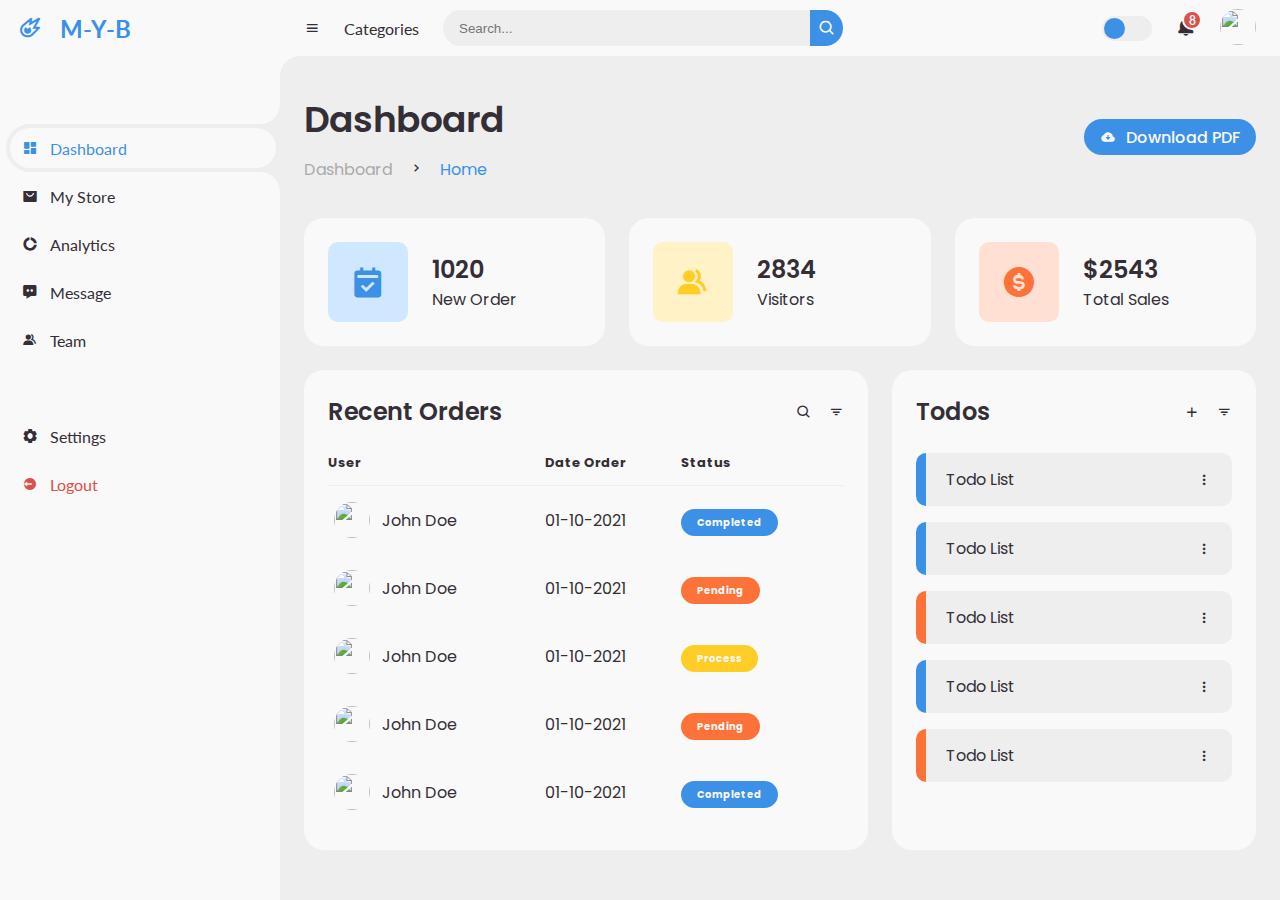
==== index.html @ e414133c "Add files via upload" ====
<!DOCTYPE html>
<html lang="en">
<head>
	<meta charset="UTF-8">
	<meta name="viewport" content="width=device-width, initial-scale=1.0">

	<!-- Boxicons -->
	<link href='https://unpkg.com/boxicons@2.0.9/css/boxicons.min.css' rel='stylesheet'>
	<!-- My CSS -->
	<link rel="stylesheet" href="style.css">

	<title>M-Y-B</title>
</head>
<body>


	<!-- SIDEBAR -->
	<section id="sidebar">
		<a href="#" class="brand">
			<i class='bx bx-meteor'></i>
			<span class="text">M-Y-B</span>
		</a>
		<ul class="side-menu top">
			<li class="active">
				<a href="#">
					<i class='bx bxs-dashboard' ></i>
					<span class="text">Dashboard</span>
				</a>
			</li>
			<li>
				<a href="#">
					<i class='bx bxs-shopping-bag-alt' ></i>
					<span class="text">My Store</span>
				</a>
			</li>
			<li>
				<a href="#">
					<i class='bx bxs-doughnut-chart' ></i>
					<span class="text">Analytics</span>
				</a>
			</li>
			<li>
				<a href="message.html">
					<i class='bx bxs-message-dots' ></i>
					<span class="text">Message</span>
				</a>
			</li>
			<li>
				<a href="#">
					<i class='bx bxs-group' ></i>
					<span class="text">Team</span>
				</a>
			</li>
		</ul>
		<ul class="side-menu">
			<li>
				<a href="#">
					<i class='bx bxs-cog' ></i>
					<span class="text">Settings</span>
				</a>
			</li>
			<li>
				<a href="#" class="logout">
					<i class='bx bxs-log-out-circle' ></i>
					<span class="text">Logout</span>
				</a>
			</li>
		</ul>
	</section>
	<!-- SIDEBAR -->



	<!-- CONTENT -->
	<section id="content">
		<!-- NAVBAR -->
		<nav>
			<i class='bx bx-menu' ></i>
			<a href="#" class="nav-link">Categories</a>
			<form action="#">
				<div class="form-input">
					<input type="search" placeholder="Search...">
					<button type="submit" class="search-btn"><i class='bx bx-search' ></i></button>
				</div>
			</form>
			<input type="checkbox" id="switch-mode" hidden>
			<label for="switch-mode" class="switch-mode"></label>
			<a href="#" class="notification">
				<i class='bx bxs-bell' ></i>
				<span class="num">8</span>
			</a>
			<a href="#" class="profile">
				<img src="img/people.png">
			</a>
		</nav>
		<!-- NAVBAR -->

		<!-- MAIN -->
		<main>
			<div class="head-title">
				<div class="left">
					<h1>Dashboard</h1>
					<ul class="breadcrumb">
						<li>
							<a href="#">Dashboard</a>
						</li>
						<li><i class='bx bx-chevron-right' ></i></li>
						<li>
							<a class="active" href="#">Home</a>
						</li>
					</ul>
				</div>
				<a href="#" class="btn-download">
					<i class='bx bxs-cloud-download' ></i>
					<span class="text">Download PDF</span>
				</a>
			</div>

			<ul class="box-info">
				<li>
					<i class='bx bxs-calendar-check' ></i>
					<span class="text">
						<h3>1020</h3>
						<p>New Order</p>
					</span>
				</li>
				<li>
					<i class='bx bxs-group' ></i>
					<span class="text">
						<h3>2834</h3>
						<p>Visitors</p>
					</span>
				</li>
				<li>
					<i class='bx bxs-dollar-circle' ></i>
					<span class="text">
						<h3>$2543</h3>
						<p>Total Sales</p>
					</span>
				</li>
			</ul>


			<div class="table-data">
				<div class="order">
					<div class="head">
						<h3>Recent Orders</h3>
						<i class='bx bx-search' ></i>
						<i class='bx bx-filter' ></i>
					</div>
					<table>
						<thead>
							<tr>
								<th>User</th>
								<th>Date Order</th>
								<th>Status</th>
							</tr>
						</thead>
						<tbody>
							<tr>
								<td>
									<img src="img/people.png">
									<p>John Doe</p>
								</td>
								<td>01-10-2021</td>
								<td><span class="status completed">Completed</span></td>
							</tr>
							<tr>
								<td>
									<img src="img/people.png">
									<p>John Doe</p>
								</td>
								<td>01-10-2021</td>
								<td><span class="status pending">Pending</span></td>
							</tr>
							<tr>
								<td>
									<img src="img/people.png">
									<p>John Doe</p>
								</td>
								<td>01-10-2021</td>
								<td><span class="status process">Process</span></td>
							</tr>
							<tr>
								<td>
									<img src="img/people.png">
									<p>John Doe</p>
								</td>
								<td>01-10-2021</td>
								<td><span class="status pending">Pending</span></td>
							</tr>
							<tr>
								<td>
									<img src="img/people.png">
									<p>John Doe</p>
								</td>
								<td>01-10-2021</td>
								<td><span class="status completed">Completed</span></td>
							</tr>
						</tbody>
					</table>
				</div>
				<div class="todo">
					<div class="head">
						<h3>Todos</h3>
						<i class='bx bx-plus' ></i>
						<i class='bx bx-filter' ></i>
					</div>
					<ul class="todo-list">
						<li class="completed">
							<p>Todo List</p>
							<i class='bx bx-dots-vertical-rounded' ></i>
						</li>
						<li class="completed">
							<p>Todo List</p>
							<i class='bx bx-dots-vertical-rounded' ></i>
						</li>
						<li class="not-completed">
							<p>Todo List</p>
							<i class='bx bx-dots-vertical-rounded' ></i>
						</li>
						<li class="completed">
							<p>Todo List</p>
							<i class='bx bx-dots-vertical-rounded' ></i>
						</li>
						<li class="not-completed">
							<p>Todo List</p>
							<i class='bx bx-dots-vertical-rounded' ></i>
						</li>
					</ul>
				</div>
			</div>
		</main>
		<!-- MAIN -->
	</section>
	<!-- CONTENT -->
	

	<script src="script.js"></script>
</body>
</html>
---- style.css ----
@import url('https://fonts.googleapis.com/css2?family=Lato:wght@400;700&family=Poppins:wght@400;500;600;700&display=swap');

* {
	margin: 0;
	padding: 0;
	box-sizing: border-box;
}

a {
	text-decoration: none;
}

li {
	list-style: none;
}

:root {
	--poppins: 'Poppins', sans-serif;
	--lato: 'Lato', sans-serif;

	--light: #F9F9F9;
	--blue: #3C91E6;
	--light-blue: #CFE8FF;
	--grey: #eee;
	--dark-grey: #AAAAAA;
	--dark: #342E37;
	--red: #DB504A;
	--yellow: #FFCE26;
	--light-yellow: #FFF2C6;
	--orange: #FD7238;
	--light-orange: #FFE0D3;
}

html {
	overflow-x: hidden;
}

body.dark {
	--light: #0C0C1E;
	--grey: #060714;
	--dark: #FBFBFB;
}

body {
	background: var(--grey);
	overflow-x: hidden;
}





/* SIDEBAR */
#sidebar {
	position: fixed;
	top: 0;
	left: 0;
	width: 280px;
	height: 100%;
	background: var(--light);
	z-index: 2000;
	font-family: var(--lato);
	transition: .3s ease;
	overflow-x: hidden;
	scrollbar-width: none;
}
#sidebar::--webkit-scrollbar {
	display: none;
}
#sidebar.hide {
	width: 60px;
}
#sidebar .brand {
	font-size: 24px;
	font-weight: 700;
	height: 56px;
	display: flex;
	align-items: center;
	color: var(--blue);
	position: sticky;
	top: 0;
	left: 0;
	background: var(--light);
	z-index: 500;
	padding-bottom: 20px;
	box-sizing: content-box;
}
#sidebar .brand .bx {
	min-width: 60px;
	display: flex;
	justify-content: center;
}
#sidebar .side-menu {
	width: 100%;
	margin-top: 48px;
}
#sidebar .side-menu li {
	height: 48px;
	background: transparent;
	margin-left: 6px;
	border-radius: 48px 0 0 48px;
	padding: 4px;
}
#sidebar .side-menu li.active {
	background: var(--grey);
	position: relative;
}
#sidebar .side-menu li.active::before {
	content: '';
	position: absolute;
	width: 40px;
	height: 40px;
	border-radius: 50%;
	top: -40px;
	right: 0;
	box-shadow: 20px 20px 0 var(--grey);
	z-index: -1;
}
#sidebar .side-menu li.active::after {
	content: '';
	position: absolute;
	width: 40px;
	height: 40px;
	border-radius: 50%;
	bottom: -40px;
	right: 0;
	box-shadow: 20px -20px 0 var(--grey);
	z-index: -1;
}
#sidebar .side-menu li a {
	width: 100%;
	height: 100%;
	background: var(--light);
	display: flex;
	align-items: center;
	border-radius: 48px;
	font-size: 16px;
	color: var(--dark);
	white-space: nowrap;
	overflow-x: hidden;
}
#sidebar .side-menu.top li.active a {
	color: var(--blue);
}
#sidebar.hide .side-menu li a {
	width: calc(48px - (4px * 2));
	transition: width .3s ease;
}
#sidebar .side-menu li a.logout {
	color: var(--red);
}
#sidebar .side-menu.top li a:hover {
	color: var(--blue);
}
#sidebar .side-menu li a .bx {
	min-width: calc(60px  - ((4px + 6px) * 2));
	display: flex;
	justify-content: center;
}
/* SIDEBAR */





/* CONTENT */
#content {
	position: relative;
	width: calc(100% - 280px);
	left: 280px;
	transition: .3s ease;
}
#sidebar.hide ~ #content {
	width: calc(100% - 60px);
	left: 60px;
}




/* NAVBAR */
#content nav {
	height: 56px;
	background: var(--light);
	padding: 0 24px;
	display: flex;
	align-items: center;
	grid-gap: 24px;
	font-family: var(--lato);
	position: sticky;
	top: 0;
	left: 0;
	z-index: 1000;
}
#content nav::before {
	content: '';
	position: absolute;
	width: 40px;
	height: 40px;
	bottom: -40px;
	left: 0;
	border-radius: 50%;
	box-shadow: -20px -20px 0 var(--light);
}
#content nav a {
	color: var(--dark);
}
#content nav .bx.bx-menu {
	cursor: pointer;
	color: var(--dark);
}
#content nav .nav-link {
	font-size: 16px;
	transition: .3s ease;
}
#content nav .nav-link:hover {
	color: var(--blue);
}
#content nav form {
	max-width: 400px;
	width: 100%;
	margin-right: auto;
}
#content nav form .form-input {
	display: flex;
	align-items: center;
	height: 36px;
}
#content nav form .form-input input {
	flex-grow: 1;
	padding: 0 16px;
	height: 100%;
	border: none;
	background: var(--grey);
	border-radius: 36px 0 0 36px;
	outline: none;
	width: 100%;
	color: var(--dark);
}
#content nav form .form-input button {
	width: 36px;
	height: 100%;
	display: flex;
	justify-content: center;
	align-items: center;
	background: var(--blue);
	color: var(--light);
	font-size: 18px;
	border: none;
	outline: none;
	border-radius: 0 36px 36px 0;
	cursor: pointer;
}
#content nav .notification {
	font-size: 20px;
	position: relative;
}
#content nav .notification .num {
	position: absolute;
	top: -6px;
	right: -6px;
	width: 20px;
	height: 20px;
	border-radius: 50%;
	border: 2px solid var(--light);
	background: var(--red);
	color: var(--light);
	font-weight: 700;
	font-size: 12px;
	display: flex;
	justify-content: center;
	align-items: center;
}
#content nav .profile img {
	width: 36px;
	height: 36px;
	object-fit: cover;
	border-radius: 50%;
}
#content nav .switch-mode {
	display: block;
	min-width: 50px;
	height: 25px;
	border-radius: 25px;
	background: var(--grey);
	cursor: pointer;
	position: relative;
}
#content nav .switch-mode::before {
	content: '';
	position: absolute;
	top: 2px;
	left: 2px;
	bottom: 2px;
	width: calc(25px - 4px);
	background: var(--blue);
	border-radius: 50%;
	transition: all .3s ease;
}
#content nav #switch-mode:checked + .switch-mode::before {
	left: calc(100% - (25px - 4px) - 2px);
}
/* NAVBAR */





/* MAIN */
#content main {
	width: 100%;
	padding: 36px 24px;
	font-family: var(--poppins);
	max-height: calc(100vh - 56px);
	overflow-y: auto;
}
#content main .head-title {
	display: flex;
	align-items: center;
	justify-content: space-between;
	grid-gap: 16px;
	flex-wrap: wrap;
}
#content main .head-title .left h1 {
	font-size: 36px;
	font-weight: 600;
	margin-bottom: 10px;
	color: var(--dark);
}
#content main .head-title .left .breadcrumb {
	display: flex;
	align-items: center;
	grid-gap: 16px;
}
#content main .head-title .left .breadcrumb li {
	color: var(--dark);
}
#content main .head-title .left .breadcrumb li a {
	color: var(--dark-grey);
	pointer-events: none;
}
#content main .head-title .left .breadcrumb li a.active {
	color: var(--blue);
	pointer-events: unset;
}
#content main .head-title .btn-download {
	height: 36px;
	padding: 0 16px;
	border-radius: 36px;
	background: var(--blue);
	color: var(--light);
	display: flex;
	justify-content: center;
	align-items: center;
	grid-gap: 10px;
	font-weight: 500;
}




#content main .box-info {
	display: grid;
	grid-template-columns: repeat(auto-fit, minmax(240px, 1fr));
	grid-gap: 24px;
	margin-top: 36px;
}
#content main .box-info li {
	padding: 24px;
	background: var(--light);
	border-radius: 20px;
	display: flex;
	align-items: center;
	grid-gap: 24px;
}
#content main .box-info li .bx {
	width: 80px;
	height: 80px;
	border-radius: 10px;
	font-size: 36px;
	display: flex;
	justify-content: center;
	align-items: center;
}
#content main .box-info li:nth-child(1) .bx {
	background: var(--light-blue);
	color: var(--blue);
}
#content main .box-info li:nth-child(2) .bx {
	background: var(--light-yellow);
	color: var(--yellow);
}
#content main .box-info li:nth-child(3) .bx {
	background: var(--light-orange);
	color: var(--orange);
}
#content main .box-info li .text h3 {
	font-size: 24px;
	font-weight: 600;
	color: var(--dark);
}
#content main .box-info li .text p {
	color: var(--dark);	
}





#content main .table-data {
	display: flex;
	flex-wrap: wrap;
	grid-gap: 24px;
	margin-top: 24px;
	width: 100%;
	color: var(--dark);
}
#content main .table-data > div {
	border-radius: 20px;
	background: var(--light);
	padding: 24px;
	overflow-x: auto;
}
#content main .table-data .head {
	display: flex;
	align-items: center;
	grid-gap: 16px;
	margin-bottom: 24px;
}
#content main .table-data .head h3 {
	margin-right: auto;
	font-size: 24px;
	font-weight: 600;
}
#content main .table-data .head .bx {
	cursor: pointer;
}

#content main .table-data .order {
	flex-grow: 1;
	flex-basis: 500px;
}
#content main .table-data .order table {
	width: 100%;
	border-collapse: collapse;
}
#content main .table-data .order table th {
	padding-bottom: 12px;
	font-size: 13px;
	text-align: left;
	border-bottom: 1px solid var(--grey);
}
#content main .table-data .order table td {
	padding: 16px 0;
}
#content main .table-data .order table tr td:first-child {
	display: flex;
	align-items: center;
	grid-gap: 12px;
	padding-left: 6px;
}
#content main .table-data .order table td img {
	width: 36px;
	height: 36px;
	border-radius: 50%;
	object-fit: cover;
}
#content main .table-data .order table tbody tr:hover {
	background: var(--grey);
}
#content main .table-data .order table tr td .status {
	font-size: 10px;
	padding: 6px 16px;
	color: var(--light);
	border-radius: 20px;
	font-weight: 700;
}
#content main .table-data .order table tr td .status.completed {
	background: var(--blue);
}
#content main .table-data .order table tr td .status.process {
	background: var(--yellow);
}
#content main .table-data .order table tr td .status.pending {
	background: var(--orange);
}


#content main .table-data .todo {
	flex-grow: 1;
	flex-basis: 300px;
}
#content main .table-data .todo .todo-list {
	width: 100%;
}
#content main .table-data .todo .todo-list li {
	width: 100%;
	margin-bottom: 16px;
	background: var(--grey);
	border-radius: 10px;
	padding: 14px 20px;
	display: flex;
	justify-content: space-between;
	align-items: center;
}
#content main .table-data .todo .todo-list li .bx {
	cursor: pointer;
}
#content main .table-data .todo .todo-list li.completed {
	border-left: 10px solid var(--blue);
}
#content main .table-data .todo .todo-list li.not-completed {
	border-left: 10px solid var(--orange);
}
#content main .table-data .todo .todo-list li:last-child {
	margin-bottom: 0;
}
/* MAIN */
/* CONTENT */









@media screen and (max-width: 768px) {
	#sidebar {
		width: 200px;
	}

	#content {
		width: calc(100% - 60px);
		left: 200px;
	}

	#content nav .nav-link {
		display: none;
	}
}






@media screen and (max-width: 576px) {
	#content nav form .form-input input {
		display: none;
	}

	#content nav form .form-input button {
		width: auto;
		height: auto;
		background: transparent;
		border-radius: none;
		color: var(--dark);
	}

	#content nav form.show .form-input input {
		display: block;
		width: 100%;
	}
	#content nav form.show .form-input button {
		width: 36px;
		height: 100%;
		border-radius: 0 36px 36px 0;
		color: var(--light);
		background: var(--red);
	}

	#content nav form.show ~ .notification,
	#content nav form.show ~ .profile {
		display: none;
	}

	#content main .box-info {
		grid-template-columns: 1fr;
	}

	#content main .table-data .head {
		min-width: 420px;
	}
	#content main .table-data .order table {
		min-width: 420px;
	}
	#content main .table-data .todo .todo-list {
		min-width: 420px;
	}
}
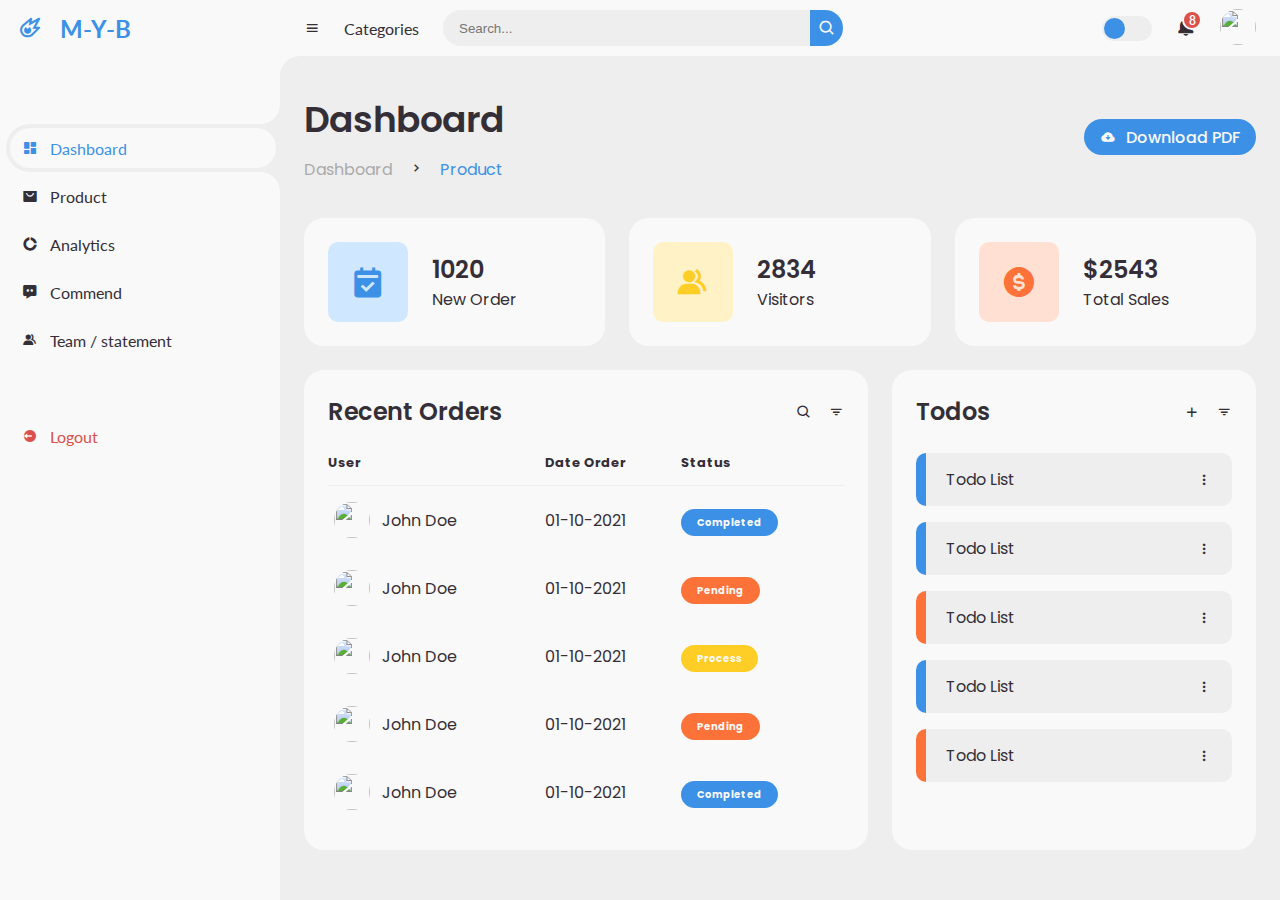
==== commit 6936532c: "Add files via upload" ====
--- a/index.html
+++ b/index.html
@@ -28,9 +28,9 @@
 				</a>
 			</li>
 			<li>
-				<a href="#">
+				<a href="project2.html">
 					<i class='bx bxs-shopping-bag-alt' ></i>
-					<span class="text">My Store</span>
+					<span class="text">Product</span>
 				</a>
 			</li>
 			<li>
@@ -40,27 +40,21 @@
 				</a>
 			</li>
 			<li>
-				<a href="message.html">
+				<a href="project2.html">
 					<i class='bx bxs-message-dots' ></i>
-					<span class="text">Message</span>
-				</a>
-			</li>
-			<li>
-				<a href="#">
+					<span class="text">Commend</span>
+				</a>
+			</li>
+			<li>
+				<a href="team.html">
 					<i class='bx bxs-group' ></i>
-					<span class="text">Team</span>
+					<span class="text">Team / statement</span>
 				</a>
 			</li>
 		</ul>
 		<ul class="side-menu">
 			<li>
-				<a href="#">
-					<i class='bx bxs-cog' ></i>
-					<span class="text">Settings</span>
-				</a>
-			</li>
-			<li>
-				<a href="#" class="logout">
+				<a href="login.html" class="logout">
 					<i class='bx bxs-log-out-circle' ></i>
 					<span class="text">Logout</span>
 				</a>
@@ -106,7 +100,7 @@
 						</li>
 						<li><i class='bx bx-chevron-right' ></i></li>
 						<li>
-							<a class="active" href="#">Home</a>
+							<a class="active" href="#">Product</a>
 						</li>
 					</ul>
 				</div>
